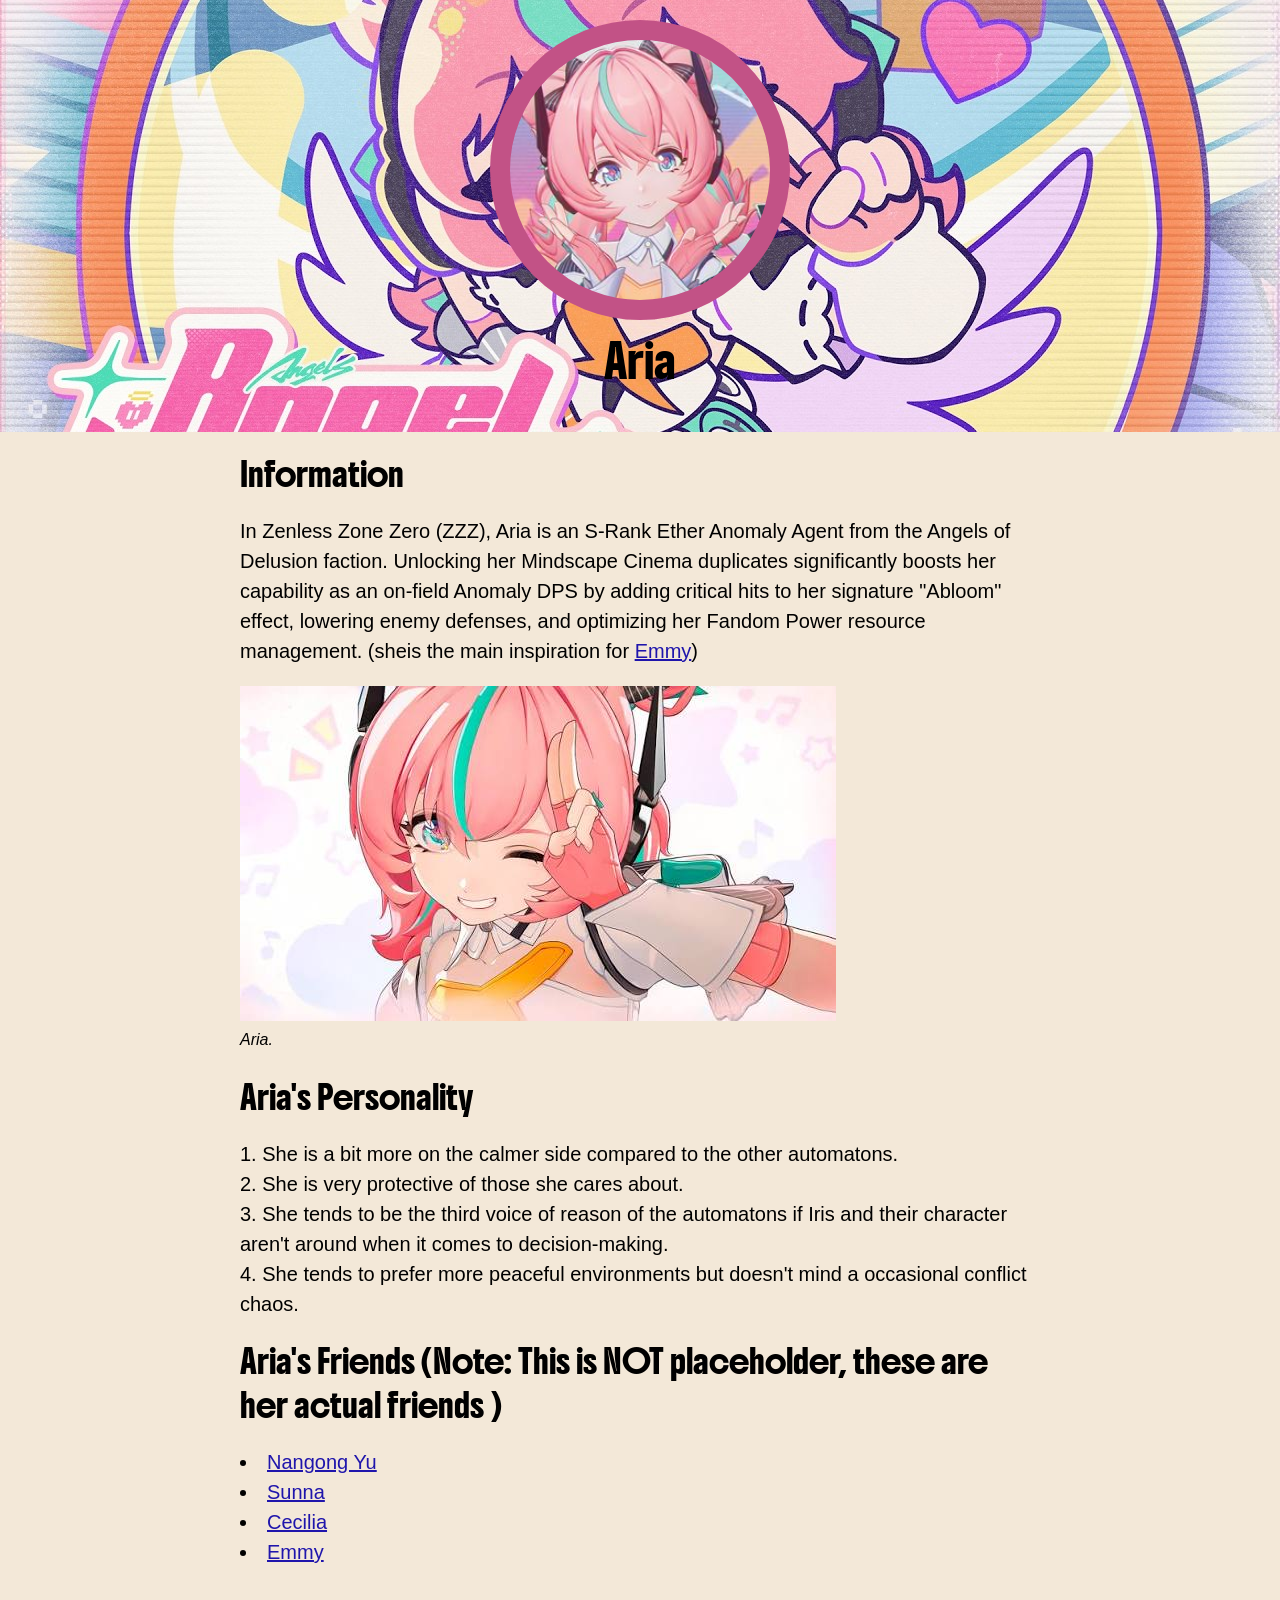
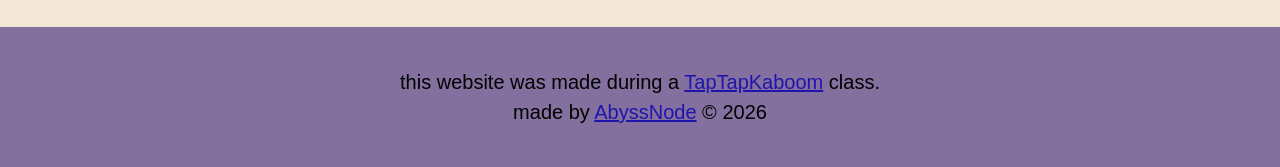
==== Aria.html @ 9b30556b "a a" ====
<!doctype html>
<html>
  <head>
    <meta charset="UTF-8" />
    <meta
      name="viewport"
      content="width=device-width,user-scalable=no, initial-scale=1.0"
    />
    <title>Aria</title>
    <link rel="icon" href="./Aria-Images/Aria-Icon.jpg" />
    <link rel="stylesheet" href="./css/style.css?v=3" />
  </head>
  <body>
    <!-- Header -->
    <header class="aria-header">
      <div class="Pfp Aria"></div>
      <h1>Aria</h1>
    </header>

    <!-- Main element -->
    <main>
      <h2>Information</h2>
      <p>
        In Zenless Zone Zero (ZZZ), Aria is an S-Rank Ether Anomaly Agent from
        the Angels of Delusion faction. Unlocking her Mindscape Cinema
        duplicates significantly boosts her capability as an on-field Anomaly
        DPS by adding critical hits to her signature "Abloom" effect, lowering
        enemy defenses, and optimizing her Fandom Power resource management.
        (sheis the main inspiration for
        <a href="https://1abyss-node1.github.io/Emmy/" target="_blank">Emmy</a>)
      </p>
      <img src="./Aria-Images/Aria-1.jpg" alt="Aria Information" />
      <p class="caption">Aria.</p>
      <h2>Aria's Personality</h2>
      <ol>
        <li>
          She is a bit more on the calmer side compared to the other automatons.
        </li>
        <li>She is very protective of those she cares about.</li>
        <li>
          She tends to be the third voice of reason of the automatons if Iris
          and their character aren't around when it comes to decision-making.
        </li>
        <li>
          She tends to prefer more peaceful environments but doesn't mind a
          occasional conflict chaos.
        </li>
      </ol>
      <h2>
        Aria's Friends (Note: This is NOT placeholder, these are her actual
        friends )
      </h2>
      <ul>
        <li>
          <a
            href="https://zenless-zone-zero.fandom.com/wiki/Nangong_Yu"
            target="_blank"
            >Nangong Yu</a
          >
        </li>
        <li>
          <a
            href="https://zenless-zone-zero.fandom.com/wiki/Sunna"
            target="_blank"
            >Sunna</a
          >
        </li>
        <li>
          <a
            href="https://zenless-zone-zero.fandom.com/wiki/Cecilia"
            target="_blank"
            >Cecilia</a
          >
        </li>
        <li>
          <a href="https://www.youtube.com/shorts/tPkE9aXU5Eo" target="_blank"
            >Emmy</a
          >
        </li>
      </ul>
    </main>
    <!-- Footer -->
    <footer>
      <div class="content">
        <p>
          this website was made during a
          <a href="https://taptapkaboom.com" target="_blank">TapTapKaboom</a>
          class. <br />
          made by
          <a href="https://github.com/1Abyss-Node1" target="_blank"
            >AbyssNode</a
          >
          &#169; 2026
        </p>
      </div>
    </footer>
  </body>
</html>
---- css/style.css ----
@import url("https://fonts.googleapis.com/css2?family=Boldonse&display=swap");

body {
  background-color: rgb(243, 232, 216);
  font-family: "Franklin Gothic Medium", "Arial Narrow", Arial, sans-serif;
}
html,
body {
  margin: 0;
  padding: 0;
}
p,
ol,
ul {
  line-height: 30px;
  font-size: 20px;
}

ul,
ol {
  list-style-position: inside;
  padding: 0px;
}
a {
  color: #1f15ac;
}

a:hover {
  color: #1e6e2950;
}
a:active {
  color: #2faa63;
}
a:visited {
  color: #ac1515;
}
p.caption {
  font-size: 16px;
  font-style: oblique;
  margin: 0px;
}
header {
  text-align: center;
  background-color: #4a61c5;
  padding: 20px;
  background-image: url("../Emmy-Images/Emmy-background-2.png");
  background-repeat: no-repeat;
  background-size: cover;
  background-position: center;
}

header img {
  width: min(300px, 100%);
  height: auto;
  aspect-ratio: 1;
  object-fit: cover;
  border: 20px solid purple;
  border-radius: 50%;
  box-sizing: border-box;
}

header .Pfp.Aria {
  background-image: url("../Aria-Images/Aria-Pfp.jpg");
  background-size: cover;
  background-position: 0px 0px;
  border: 20px solid rgb(194, 82, 134);
  border-radius: 50%;
  width: min(300px, 100%);
  aspect-ratio: 1;
  box-sizing: border-box;
  margin: 0 auto;
}

header.aria-header {
  background-image: url("../Aria-Images/Aria-Banner.jpg");
}

@media (max-width: 600px) {
  h1 {
    font-size: 50px;
  }

  h2 {
    font-size: 40px;
  }
}

h1 {
  font-family: "Boldonse", system-ui;
  font-weight: 400;
  font-style: normal;
  margin: 10px 0 20px 0;
}

h2 {
  font-family: "Boldonse", system-ui;
  font-weight: 400;
  font-style: normal;
  margin: 20px 0px;
  font-size: 23px;
}

main {
  max-width: 800px;
  margin: 0 auto;
  padding: 0 30px;
}

main img {
  max-width: 100%;
}
/* Footer */
footer {
  background-color: #84709e;
  padding: 20px;
  text-align: center;
  margin-top: 60px;
}

footer .content {
  max-width: 800px;
  margin: 0 auto;
}

footer .content a:hover {
  color: #1e6e2950;
}
footer .content a:active {
  color: #2faa63;
}
footer .content a:visited {
  color: #ac1515;
}

@media (max-width: 600px) {
  footer p {
    font-size: 16px;
  }
}
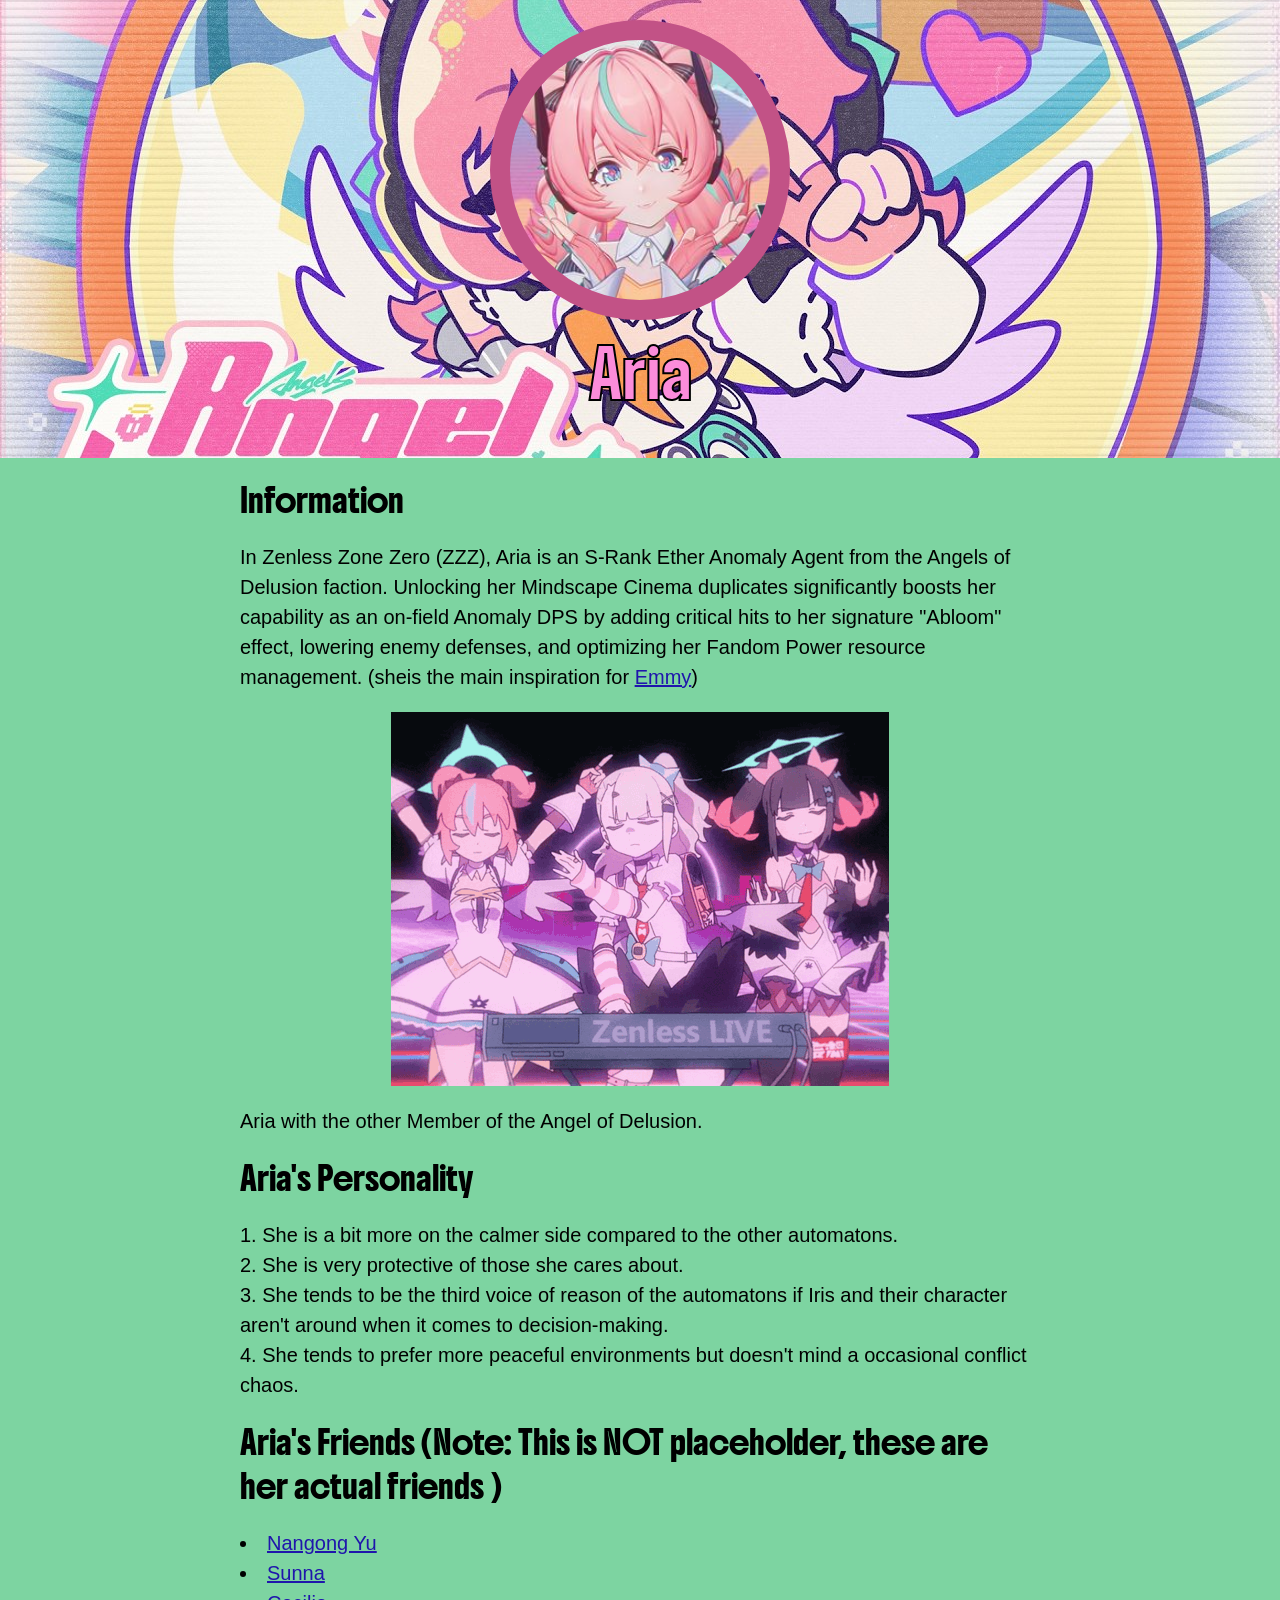
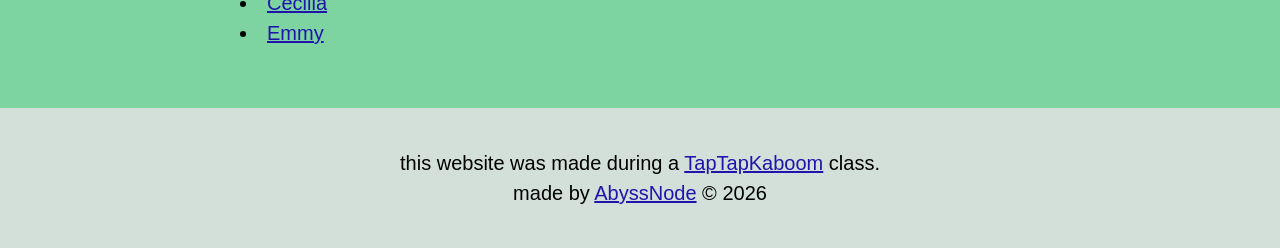
==== commit ded991d1: "a" ====
--- a/Aria.html
+++ b/Aria.html
@@ -8,11 +8,11 @@
     />
     <title>Aria</title>
     <link rel="icon" href="./Aria-Images/Aria-Icon.jpg" />
-    <link rel="stylesheet" href="./css/style.css?v=3" />
+    <link rel="stylesheet" href="./css/style2.css?v=3" />
   </head>
   <body>
     <!-- Header -->
-    <header class="aria-header">
+    <header>
       <div class="Pfp Aria"></div>
       <h1>Aria</h1>
     </header>
@@ -29,8 +29,12 @@
         (sheis the main inspiration for
         <a href="https://1abyss-node1.github.io/Emmy/" target="_blank">Emmy</a>)
       </p>
-      <img src="./Aria-Images/Aria-1.jpg" alt="Aria Information" />
-      <p class="caption">Aria.</p>
+      <img
+        class="centered"
+        src="./Aria-Images/AOD.gif"
+        alt="Aria Information"
+      />
+      <p>Aria with the other Member of the Angel of Delusion.</p>
       <h2>Aria's Personality</h2>
       <ol>
         <li>
--- a/css/style2.css
+++ b/css/style2.css
@@ -0,0 +1,146 @@
+@import url("https://fonts.googleapis.com/css2?family=Boldonse&display=swap");
+
+body {
+  background-color: rgb(125, 212, 161);
+  font-family: "Franklin Gothic Medium", "Arial Narrow", Arial, sans-serif;
+}
+html,
+body {
+  margin: 0;
+  padding: 0;
+}
+p,
+ol,
+ul {
+  line-height: 30px;
+  font-size: 20px;
+}
+
+ul,
+ol {
+  list-style-position: inside;
+  padding: 0px;
+}
+a {
+  color: #1f15ac;
+}
+
+a:hover {
+  color: #1e6e2950;
+}
+a:active {
+  color: #2faa63;
+}
+a:visited {
+  color: #ac1515;
+}
+p.caption {
+  font-size: 16px;
+  font-style: oblique;
+  margin: 0px;
+}
+header {
+  text-align: center;
+  background-color: #360526;
+  padding: 20px;
+  background-image: url("../Aria-Images/Aria-Banner.jpg");
+  background-repeat: no-repeat;
+  background-size: cover;
+  background-position: center;
+  color: rgb(252, 140, 218);
+  font-size: 23px;
+}
+
+header h1 {
+  -webkit-text-stroke: 2px black;
+}
+
+header img {
+  width: min(300px, 100%);
+  height: auto;
+  aspect-ratio: 1;
+  object-fit: cover;
+  border: 20px solid rgb(235, 167, 235);
+  border-radius: 50%;
+  box-sizing: border-box;
+}
+
+header .Pfp.Aria {
+  background-image: url("../Aria-Images/Aria-Pfp.jpg");
+  background-size: cover;
+  background-position: 0px 0px;
+  border: 20px solid rgb(194, 82, 134);
+  border-radius: 50%;
+  width: min(300px, 100%);
+  aspect-ratio: 1;
+  box-sizing: border-box;
+  margin: 0 auto;
+}
+
+@media (max-width: 600px) {
+  h1 {
+    font-size: 50px;
+  }
+
+  h2 {
+    font-size: 40px;
+  }
+}
+
+h1 {
+  font-family: "Boldonse", system-ui;
+  font-weight: 400;
+  font-style: normal;
+  margin: 10px 0 20px 0;
+}
+
+h2 {
+  font-family: "Boldonse", system-ui;
+  font-weight: 400;
+  font-style: normal;
+  margin: 20px 0px;
+  font-size: 23px;
+}
+
+main {
+  max-width: 800px;
+  margin: 0 auto;
+  padding: 0 30px;
+}
+
+main img {
+  max-width: 100%;
+}
+/* Footer */
+footer {
+  background-color: #d3e0da;
+  padding: 20px;
+  text-align: center;
+  margin-top: 60px;
+}
+
+footer .content {
+  max-width: 800px;
+  margin: 0 auto;
+}
+
+footer .content a:hover {
+  color: #1e6e2950;
+}
+footer .content a:active {
+  color: #2faa63;
+}
+footer .content a:visited {
+  color: #ac1515;
+}
+
+@media (max-width: 600px) {
+  footer p {
+    font-size: 16px;
+  }
+}
+
+.centered {
+  display: block;
+  margin: 0 auto;
+}
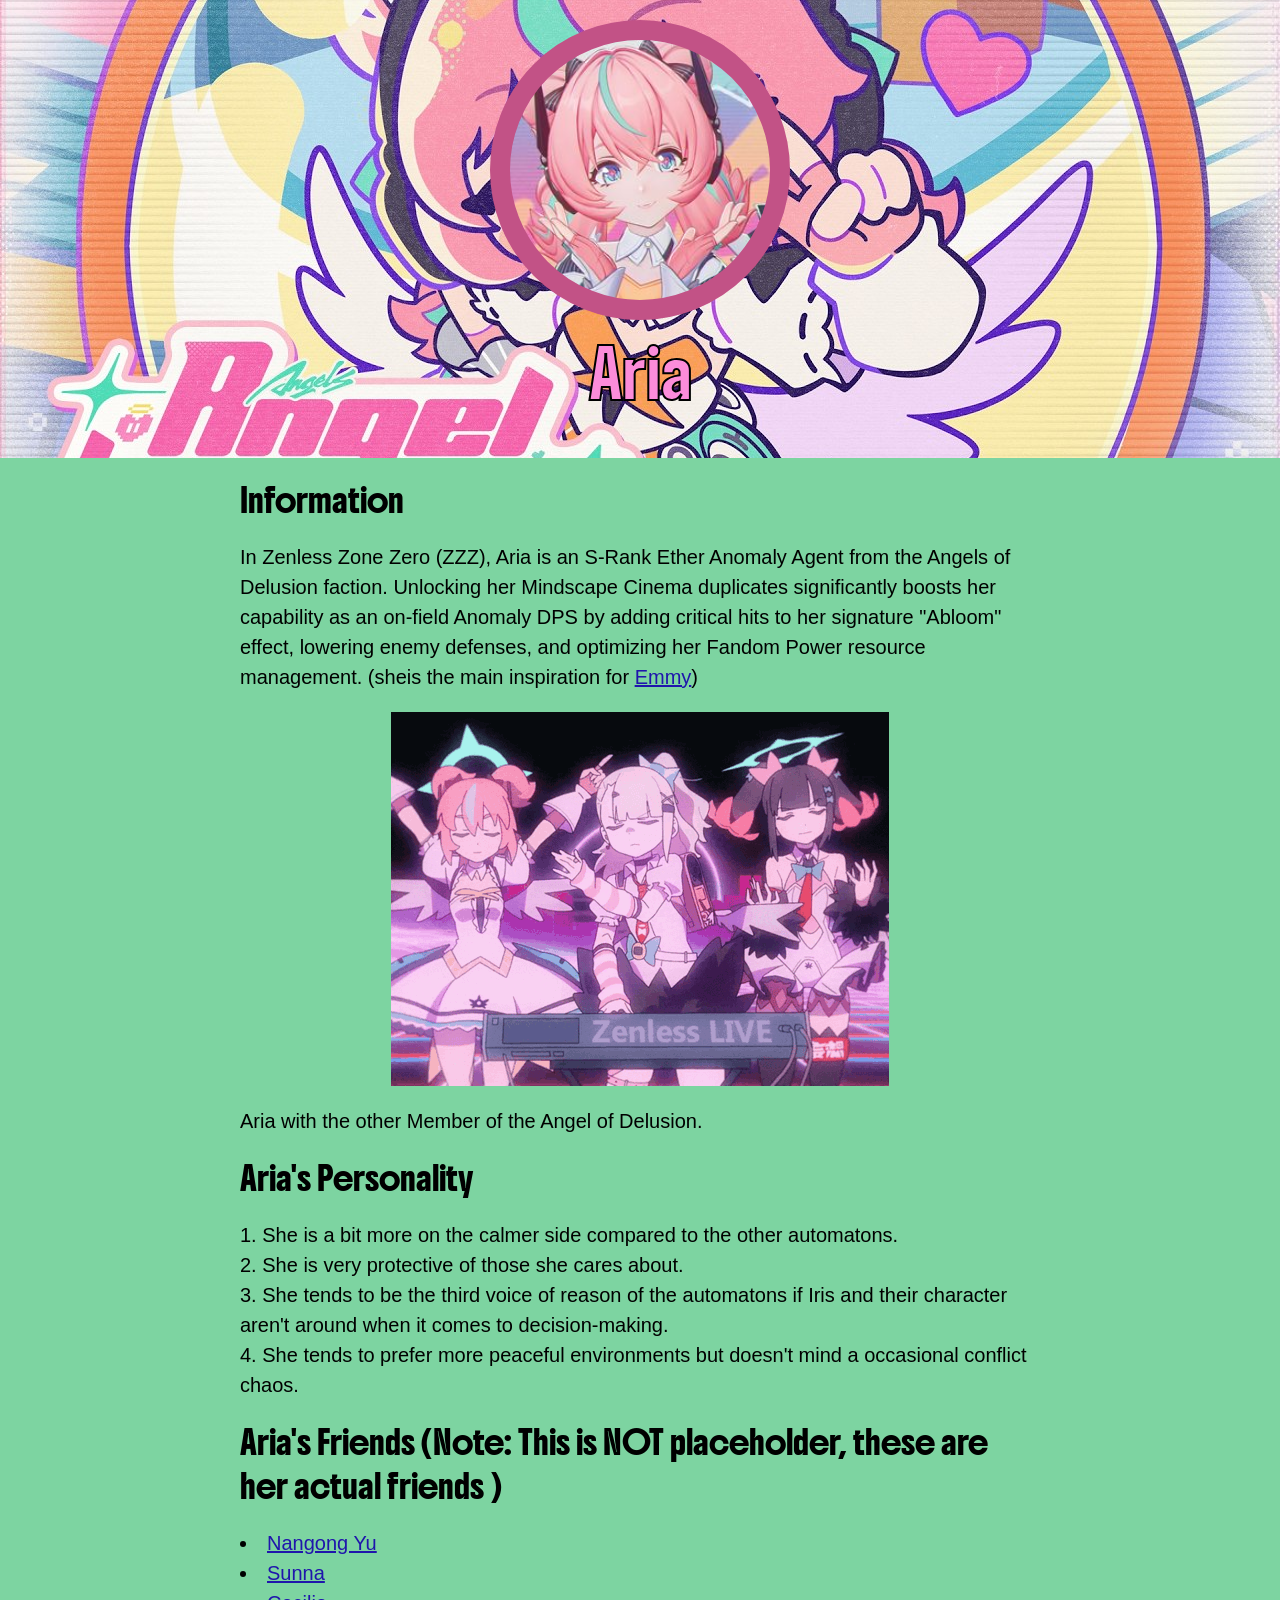
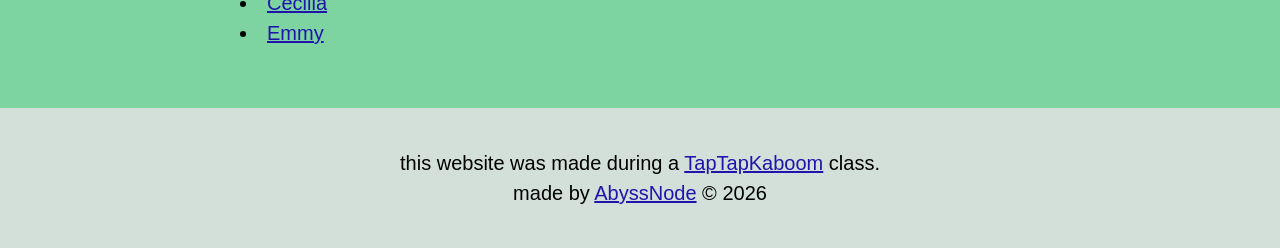
==== commit 4fe38adc: "a" ====
--- a/Aria.html
+++ b/Aria.html
@@ -77,7 +77,7 @@
           >
         </li>
         <li>
-          <a href="https://www.youtube.com/shorts/tPkE9aXU5Eo" target="_blank"
+          <a href="https://1abyss-node1.github.io/Emmy/" target="_blank"
             >Emmy</a
           >
         </li>
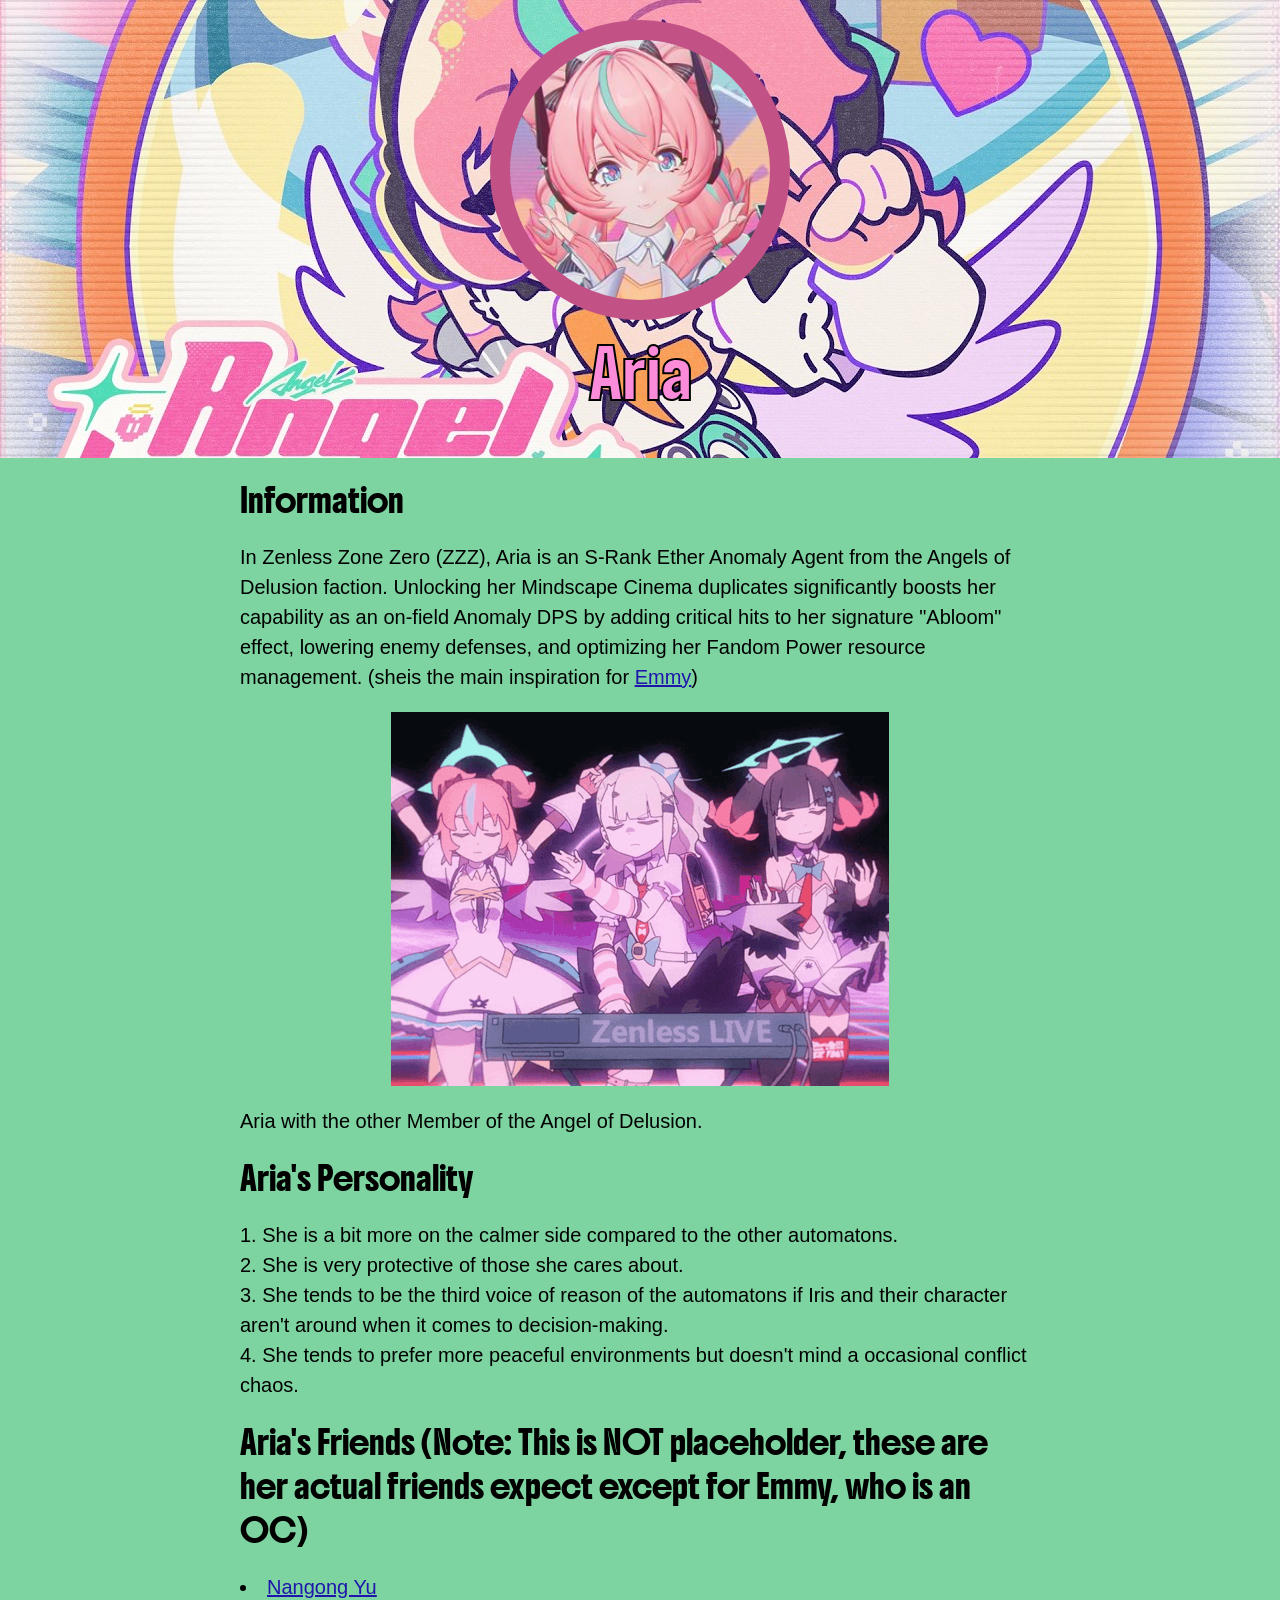
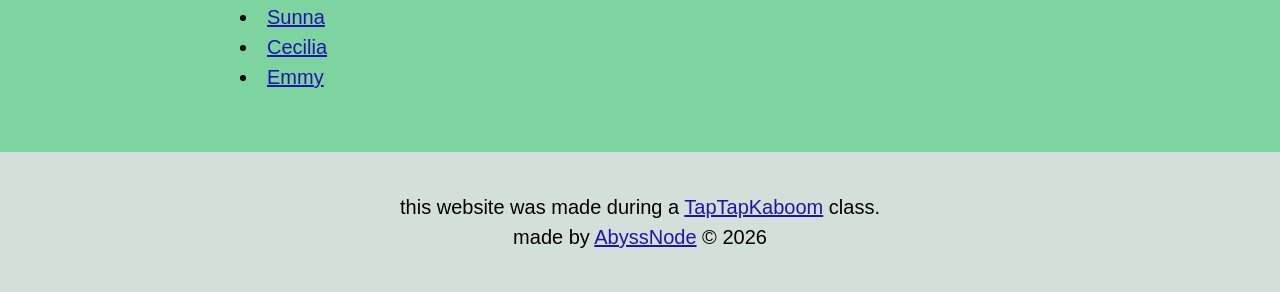
==== commit 2ce80c3a: "a" ====
--- a/Aria.html
+++ b/Aria.html
@@ -52,7 +52,7 @@
       </ol>
       <h2>
         Aria's Friends (Note: This is NOT placeholder, these are her actual
-        friends )
+        friends expect except for Emmy, who is an OC)
       </h2>
       <ul>
         <li>
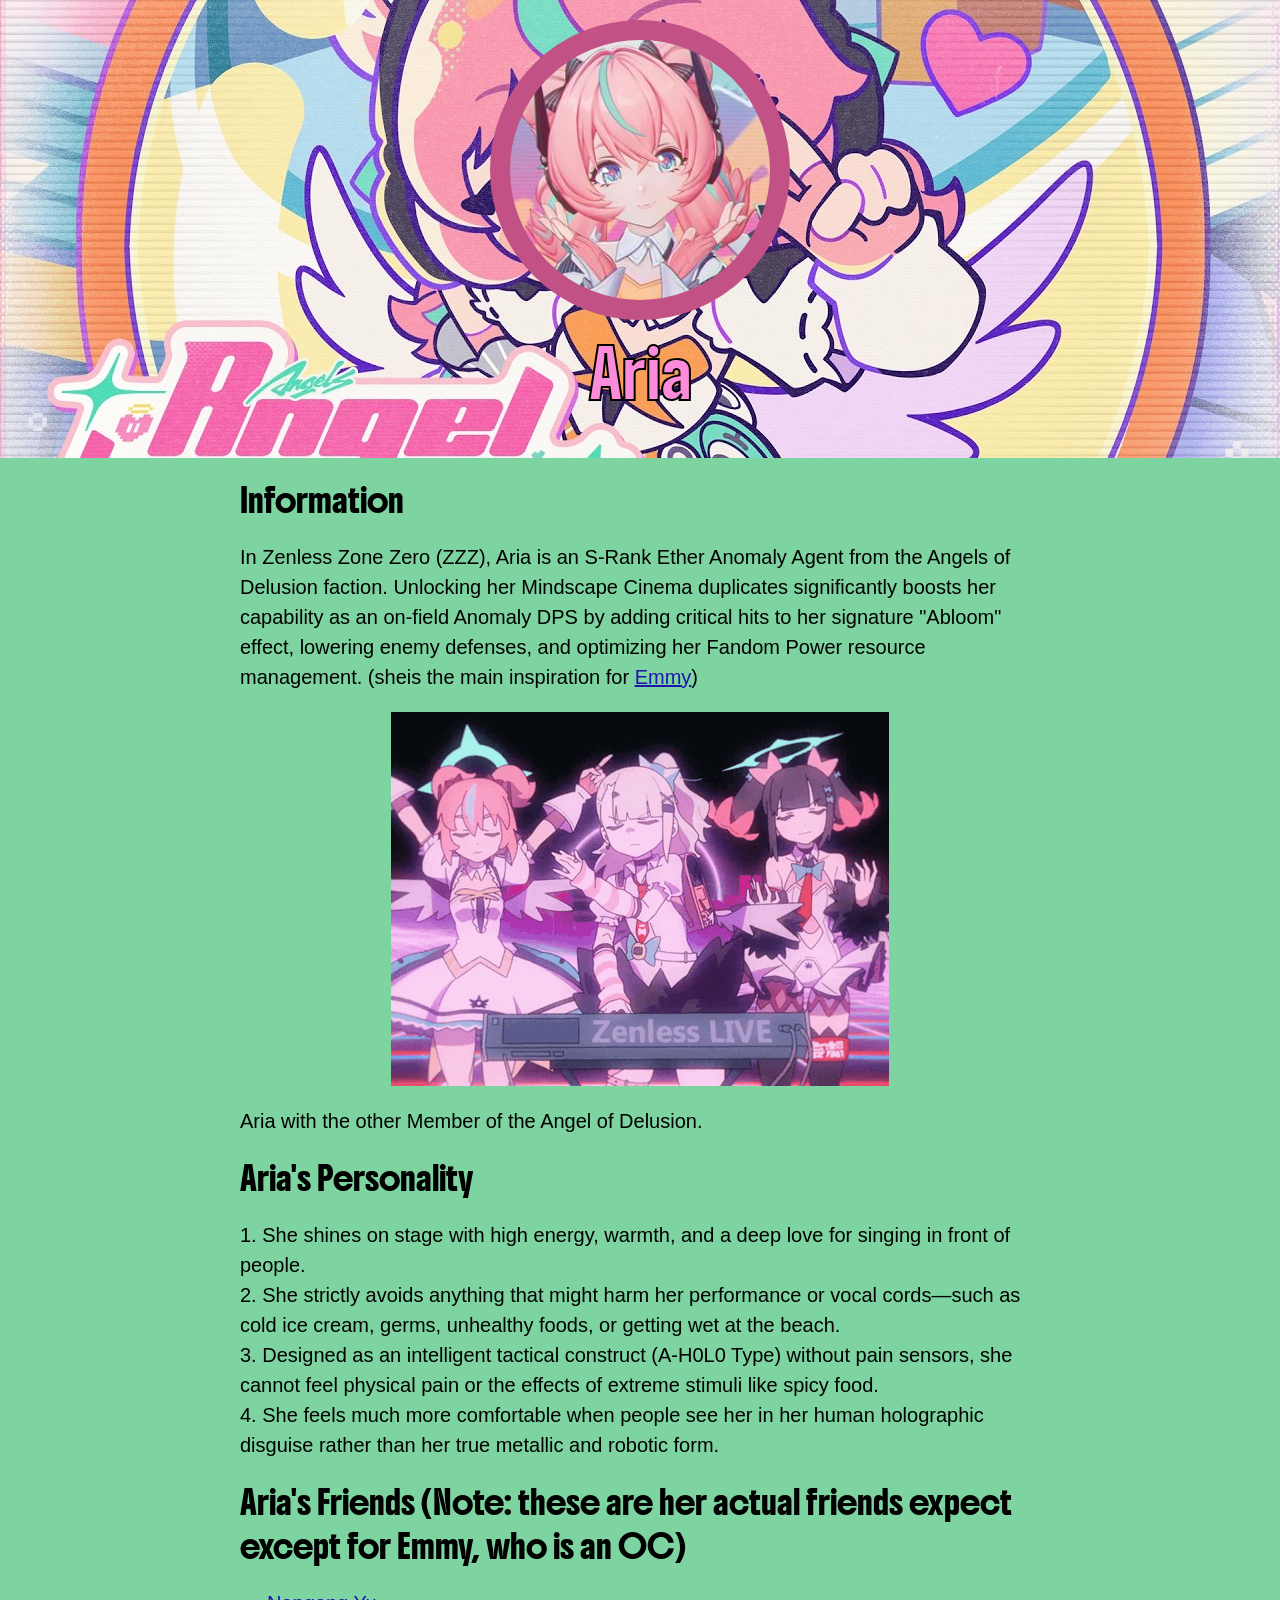
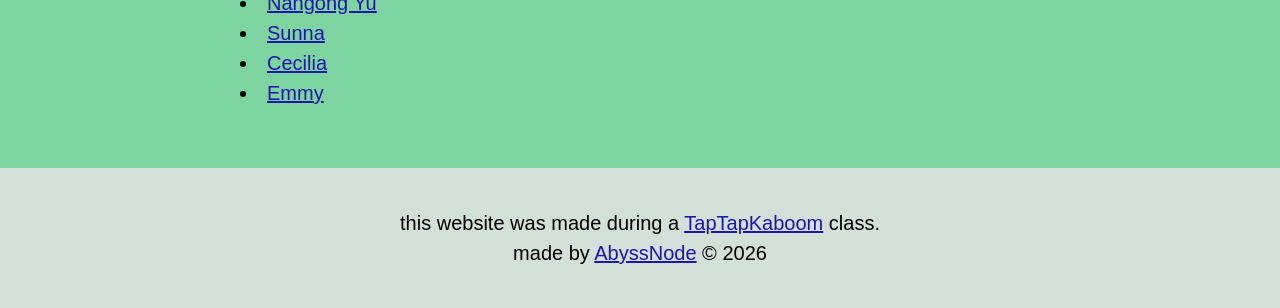
==== commit 7980ec54: "a" ====
--- a/Aria.html
+++ b/Aria.html
@@ -38,21 +38,27 @@
       <h2>Aria's Personality</h2>
       <ol>
         <li>
-          She is a bit more on the calmer side compared to the other automatons.
-        </li>
-        <li>She is very protective of those she cares about.</li>
-        <li>
-          She tends to be the third voice of reason of the automatons if Iris
-          and their character aren't around when it comes to decision-making.
+          She shines on stage with high energy, warmth, and a deep love for
+          singing in front of people.
         </li>
         <li>
-          She tends to prefer more peaceful environments but doesn't mind a
-          occasional conflict chaos.
+          She strictly avoids anything that might harm her performance or vocal
+          cords—such as cold ice cream, germs, unhealthy foods, or getting wet
+          at the beach.
+        </li>
+        <li>
+          Designed as an intelligent tactical construct (A-H0L0 Type) without
+          pain sensors, she cannot feel physical pain or the effects of extreme
+          stimuli like spicy food.
+        </li>
+        <li>
+          She feels much more comfortable when people see her in her human
+          holographic disguise rather than her true metallic and robotic form.
         </li>
       </ol>
       <h2>
-        Aria's Friends (Note: This is NOT placeholder, these are her actual
-        friends expect except for Emmy, who is an OC)
+        Aria's Friends (Note: these are her actual friends expect except for
+        Emmy, who is an OC)
       </h2>
       <ul>
         <li>
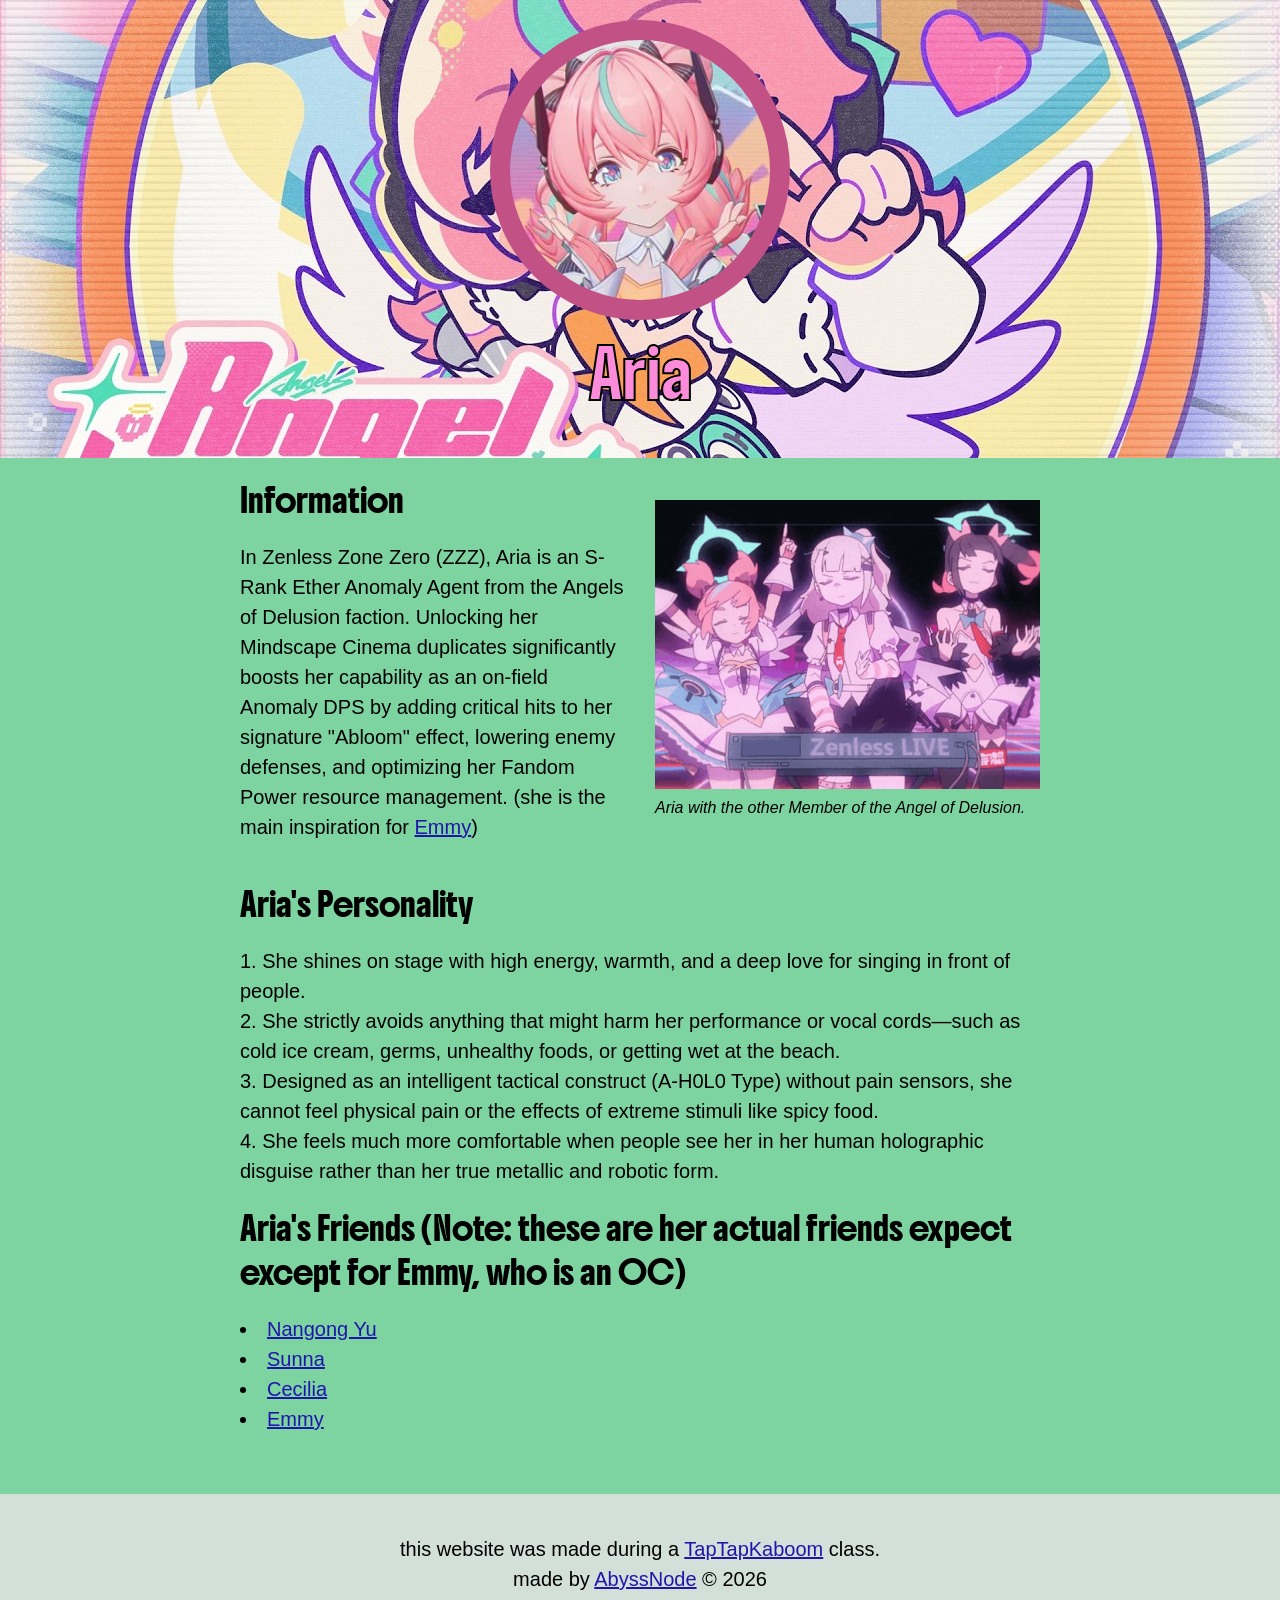
==== commit 3d89c4b4: "aaa aa" ====
--- a/Aria.html
+++ b/Aria.html
@@ -19,22 +19,32 @@
 
     <!-- Main element -->
     <main>
-      <h2>Information</h2>
-      <p>
-        In Zenless Zone Zero (ZZZ), Aria is an S-Rank Ether Anomaly Agent from
-        the Angels of Delusion faction. Unlocking her Mindscape Cinema
-        duplicates significantly boosts her capability as an on-field Anomaly
-        DPS by adding critical hits to her signature "Abloom" effect, lowering
-        enemy defenses, and optimizing her Fandom Power resource management.
-        (sheis the main inspiration for
-        <a href="https://1abyss-node1.github.io/Emmy/" target="_blank">Emmy</a>)
-      </p>
-      <img
-        class="centered"
-        src="./Aria-Images/AOD.gif"
-        alt="Aria Information"
-      />
-      <p>Aria with the other Member of the Angel of Delusion.</p>
+      <section class="Info-layout">
+        <div class="Info-Aria">
+          <h2>Information</h2>
+          <p>
+            In Zenless Zone Zero (ZZZ), Aria is an S-Rank Ether Anomaly Agent
+            from the Angels of Delusion faction. Unlocking her Mindscape Cinema
+            duplicates significantly boosts her capability as an on-field
+            Anomaly DPS by adding critical hits to her signature "Abloom"
+            effect, lowering enemy defenses, and optimizing her Fandom Power
+            resource management. (she is the main inspiration for
+            <a href="https://1abyss-node1.github.io/Emmy/" target="_blank"
+              >Emmy</a
+            >)
+          </p>
+        </div>
+        <figure class="Info-Gif">
+          <img
+            class="centered"
+            src="./Aria-Images/AOD.gif"
+            alt="Aria Information"
+          />
+          <figcaption>
+            Aria with the other Member of the Angel of Delusion.
+          </figcaption>
+        </figure>
+      </section>
       <h2>Aria's Personality</h2>
       <ol>
         <li>
--- a/css/style2.css
+++ b/css/style2.css
@@ -144,3 +144,39 @@
   display: block;
   margin: 0 auto;
 }
+
+.Info-layout {
+  display: flex;
+  align-items: center;
+  gap: 30px;
+}
+
+.Info-Aria,
+.Info-Gif {
+  flex: 1;
+  min-width: 0px;
+}
+
+.Info-Gif {
+  margin: 0;
+}
+
+.Info-Gif img {
+  display: block;
+  width: 100%;
+  height: auto;
+}
+
+.Info-Gif figcaption {
+  font-size: 16px;
+  font-style: oblique;
+  line-height: 1.4;
+  margin-top: 8px;
+}
+
+@media (max-width: 600px) {
+  .info-layout {
+    flex-direction: column;
+    align-items: stretch;
+  }
+}
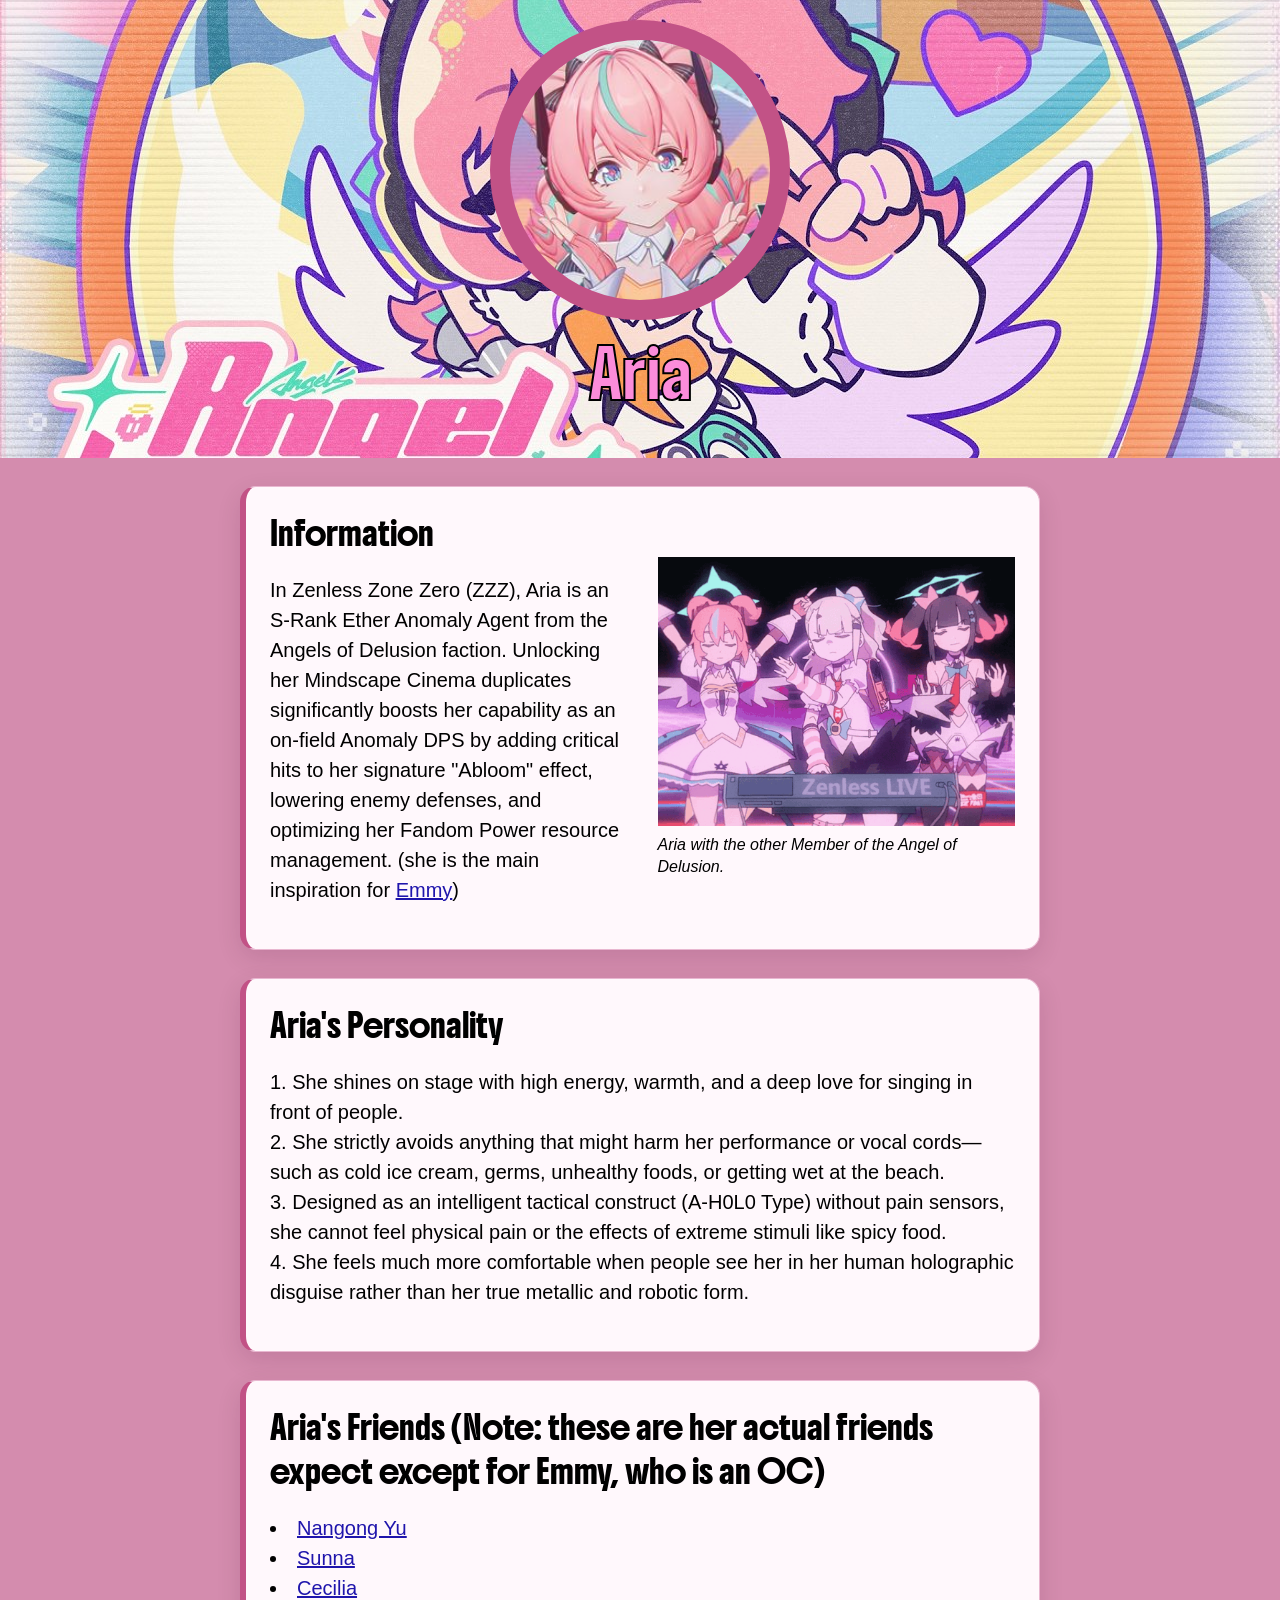
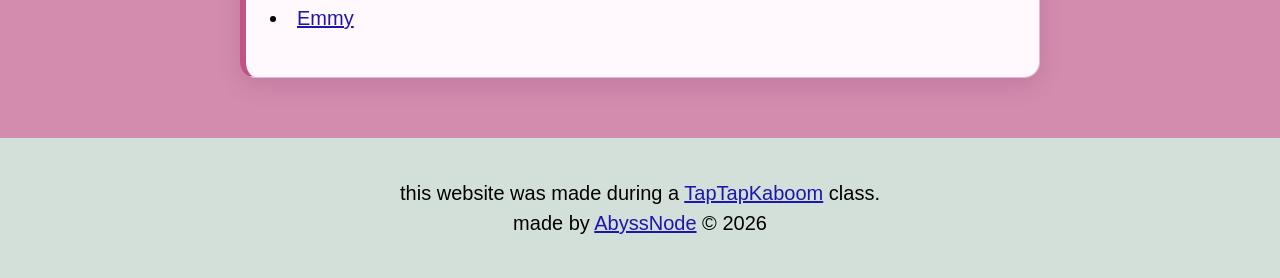
==== commit f6b71cef: "aa aaa" ====
--- a/Aria.html
+++ b/Aria.html
@@ -19,7 +19,7 @@
 
     <!-- Main element -->
     <main>
-      <section class="Info-layout">
+      <section class="Info-layout card">
         <div class="Info-Aria">
           <h2>Information</h2>
           <p>
@@ -45,6 +45,7 @@
           </figcaption>
         </figure>
       </section>
+      <section class="card">
       <h2>Aria's Personality</h2>
       <ol>
         <li>
@@ -66,6 +67,9 @@
           holographic disguise rather than her true metallic and robotic form.
         </li>
       </ol>
+      </section>
+
+      <section class="card">
       <h2>
         Aria's Friends (Note: these are her actual friends expect except for
         Emmy, who is an OC)
@@ -98,6 +102,7 @@
           >
         </li>
       </ul>
+      </section>
     </main>
     <!-- Footer -->
     <footer>
--- a/css/style2.css
+++ b/css/style2.css
@@ -1,7 +1,7 @@
 @import url("https://fonts.googleapis.com/css2?family=Boldonse&display=swap");
 
 body {
-  background-color: rgb(125, 212, 161);
+  background-color: rgb(212, 140, 174);
   font-family: "Franklin Gothic Medium", "Arial Narrow", Arial, sans-serif;
 }
 html,
@@ -175,8 +175,22 @@
 }
 
 @media (max-width: 600px) {
-  .info-layout {
+  .Info-layout {
     flex-direction: column;
     align-items: stretch;
   }
 }
+
+.card {
+  margin: 28px 0;
+  padding: 24px;
+  background: #fff8fc;
+  border: 1px solid #e8b7d0;
+  border-left: 6px solid #c25286;
+  border-radius: 16px;
+  box-shadow: 0 8px 24px rgb(54 5 38 / 12%);
+}
+
+.card h2 {
+  margin-top: 0;
+}
